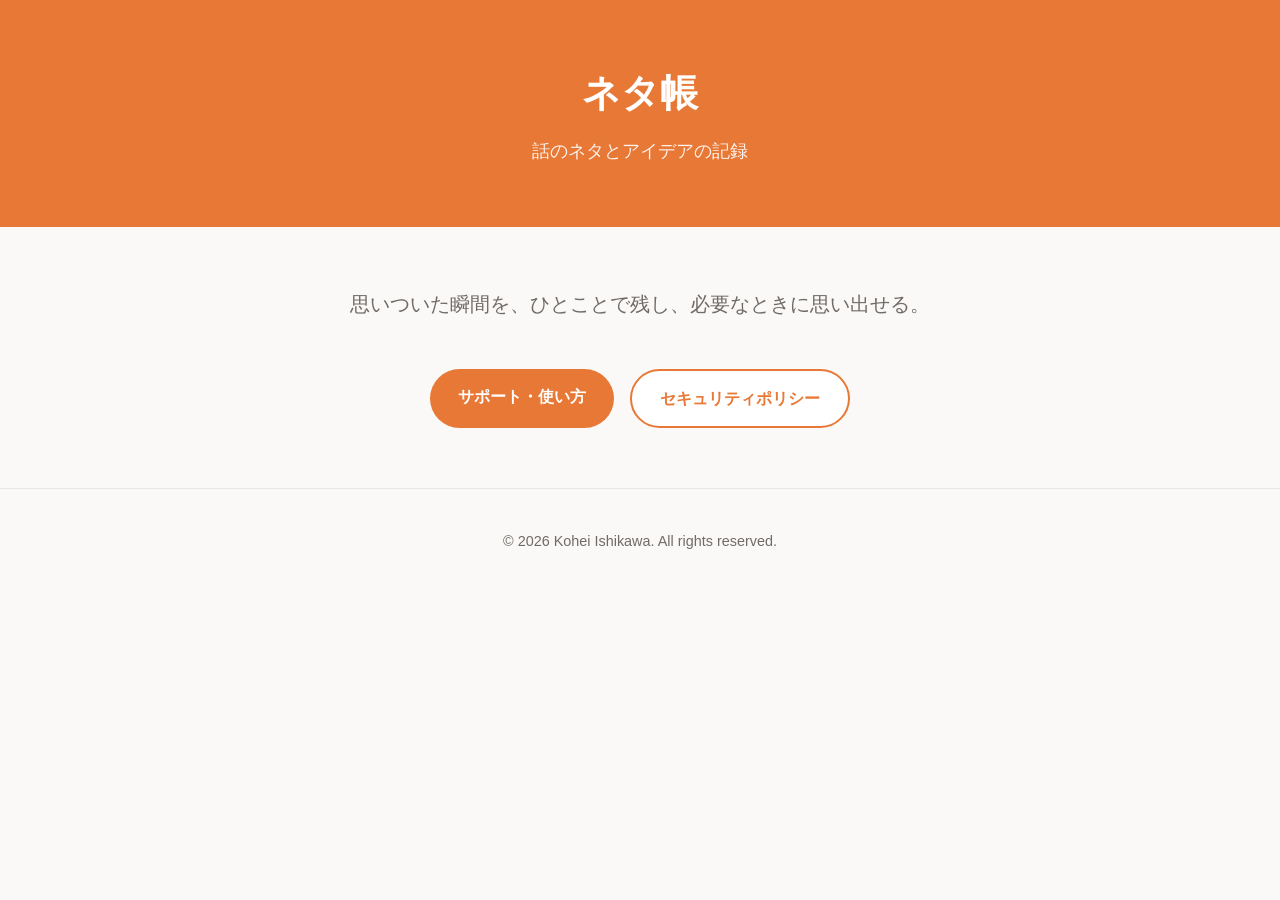
==== index.html @ 6b6dd1a4 "Add support and security web pages for ネタ帳 Co-Authored-By: Claude Sonnet 4.6 <noreply@anthropic.com>" ====
<!DOCTYPE html>
<html lang="ja">
<head>
  <meta charset="UTF-8">
  <meta name="viewport" content="width=device-width, initial-scale=1.0">
  <title>ネタ帳 - 話のネタとアイデアの記録</title>
  <meta name="description" content="思いついた瞬間を、ひとことで残し、必要なときに思い出せる。">
  <style>
    * { margin: 0; padding: 0; box-sizing: border-box; }
    body {
      font-family: -apple-system, BlinkMacSystemFont, 'Hiragino Sans', 'Hiragino Kaku Gothic ProN', sans-serif;
      background: #FAF9F7;
      color: #24211F;
      line-height: 1.7;
    }
    header {
      background: #E87835;
      color: white;
      padding: 60px 24px;
      text-align: center;
    }
    header h1 { font-size: 2.4rem; font-weight: 700; margin-bottom: 12px; }
    header p { font-size: 1.1rem; opacity: 0.9; max-width: 520px; margin: 0 auto; }
    .container { max-width: 760px; margin: 0 auto; padding: 60px 24px; }
    .tagline {
      text-align: center;
      font-size: 1.25rem;
      color: #716B67;
      margin-bottom: 48px;
    }
    .links {
      display: flex;
      gap: 16px;
      justify-content: center;
      flex-wrap: wrap;
    }
    .btn {
      display: inline-block;
      padding: 14px 28px;
      border-radius: 50px;
      font-size: 1rem;
      font-weight: 600;
      text-decoration: none;
      transition: opacity 0.2s;
    }
    .btn:hover { opacity: 0.85; }
    .btn-primary { background: #E87835; color: white; }
    .btn-secondary { background: white; color: #E87835; border: 2px solid #E87835; }
    footer {
      text-align: center;
      padding: 40px 24px;
      color: #716B67;
      font-size: 0.9rem;
      border-top: 1px solid #E9E5E1;
    }
  </style>
</head>
<body>
  <header>
    <h1>ネタ帳</h1>
    <p>話のネタとアイデアの記録</p>
  </header>
  <div class="container">
    <p class="tagline">思いついた瞬間を、ひとことで残し、必要なときに思い出せる。</p>
    <div class="links">
      <a href="support/" class="btn btn-primary">サポート・使い方</a>
      <a href="security/" class="btn btn-secondary">セキュリティポリシー</a>
    </div>
  </div>
  <footer>
    <p>&copy; 2026 Kohei Ishikawa. All rights reserved.</p>
  </footer>
</body>
</html>
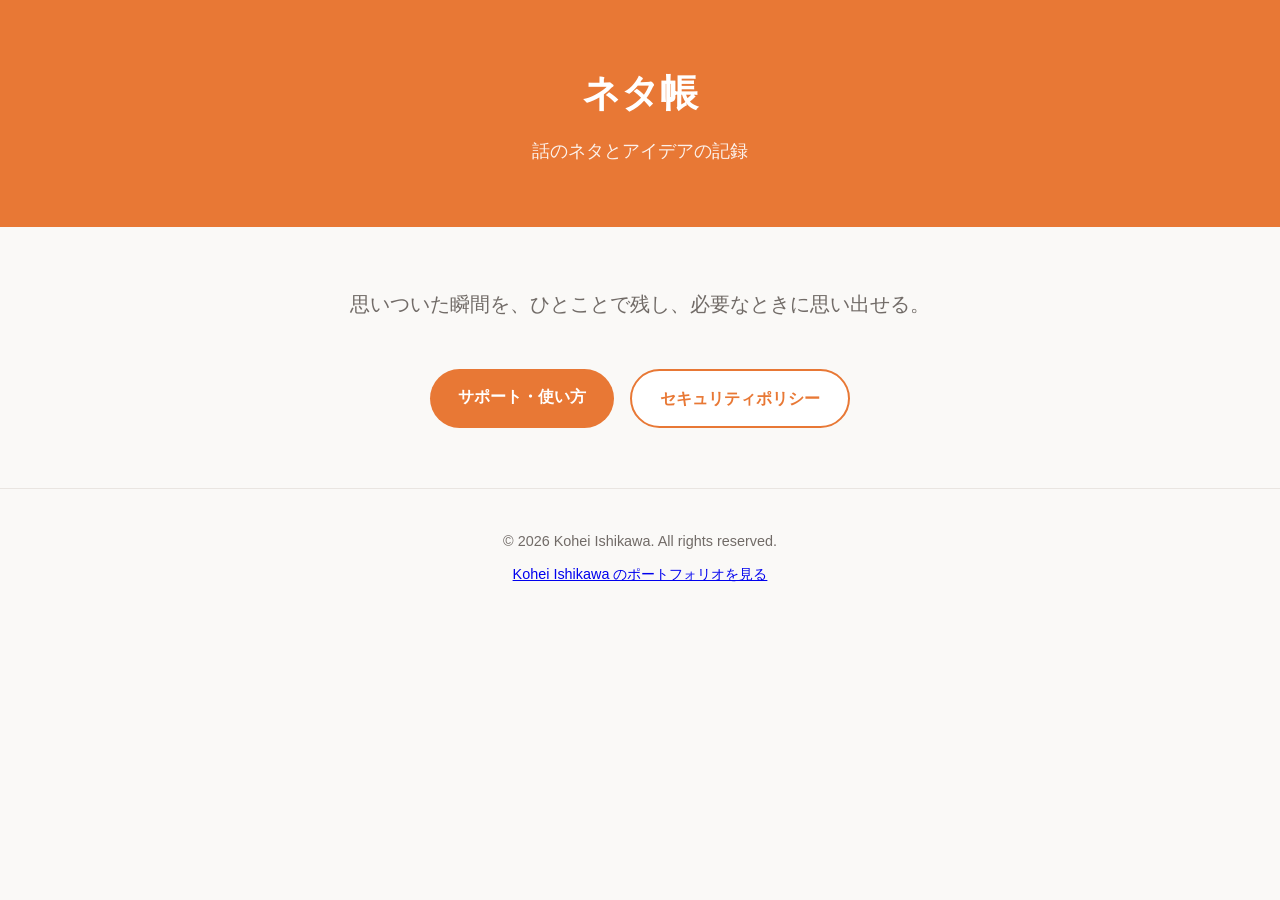
==== commit f3fcc058: "Add link back to Portfolio Hub" ====
--- a/index.html
+++ b/index.html
@@ -69,6 +69,7 @@
   </div>
   <footer>
     <p>&copy; 2026 Kohei Ishikawa. All rights reserved.</p>
+    <p style="margin-top:8px;"><a href="https://isitest1.github.io/portfolio-hub/ja">Kohei Ishikawa のポートフォリオを見る</a></p>
   </footer>
 </body>
 </html>
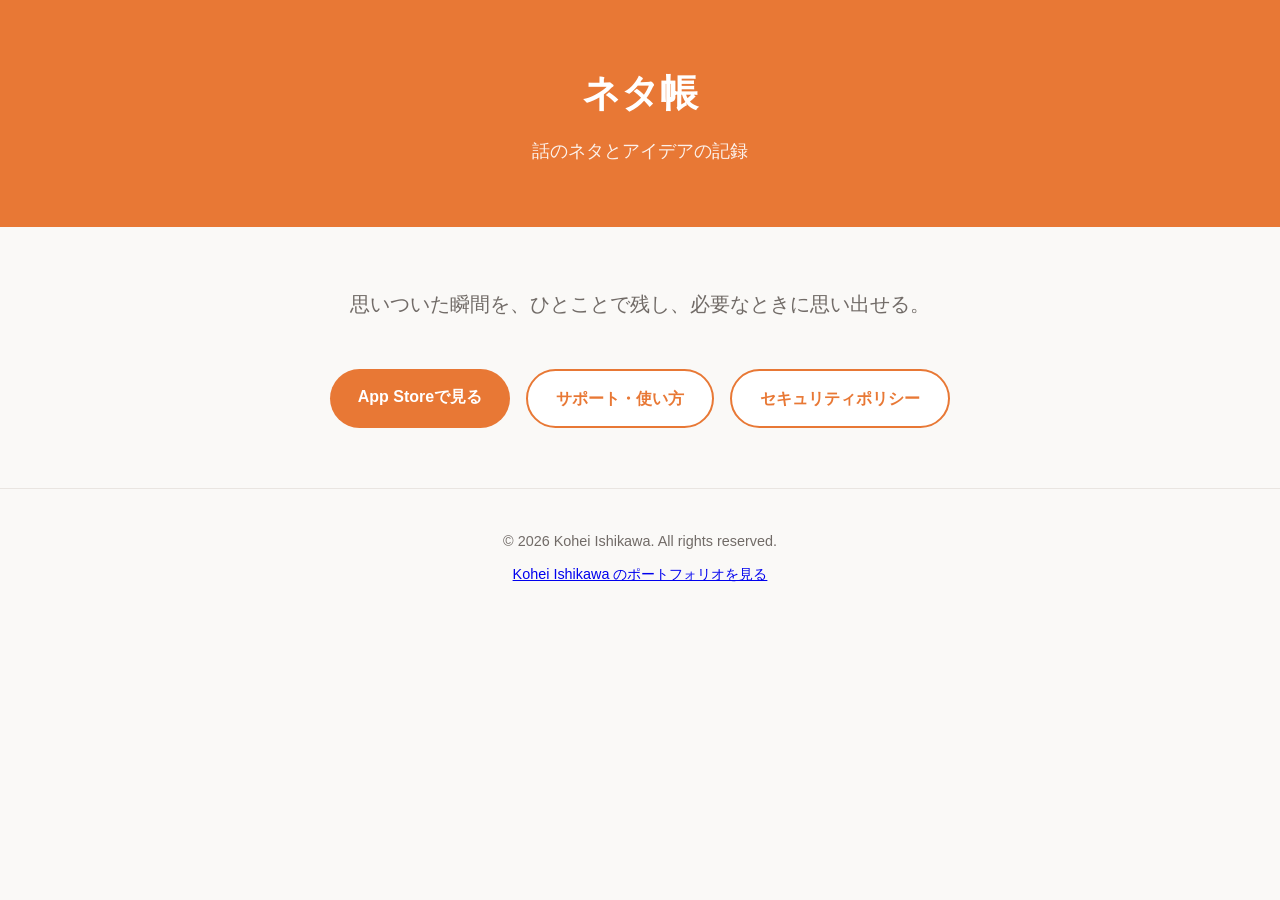
==== commit 33e98658: "Add App Store link" ====
--- a/index.html
+++ b/index.html
@@ -63,7 +63,8 @@
   <div class="container">
     <p class="tagline">思いついた瞬間を、ひとことで残し、必要なときに思い出せる。</p>
     <div class="links">
-      <a href="support/" class="btn btn-primary">サポート・使い方</a>
+      <a href="https://apps.apple.com/jp/app/id6797323735" class="btn btn-primary">App Storeで見る</a>
+      <a href="support/" class="btn btn-secondary">サポート・使い方</a>
       <a href="security/" class="btn btn-secondary">セキュリティポリシー</a>
     </div>
   </div>
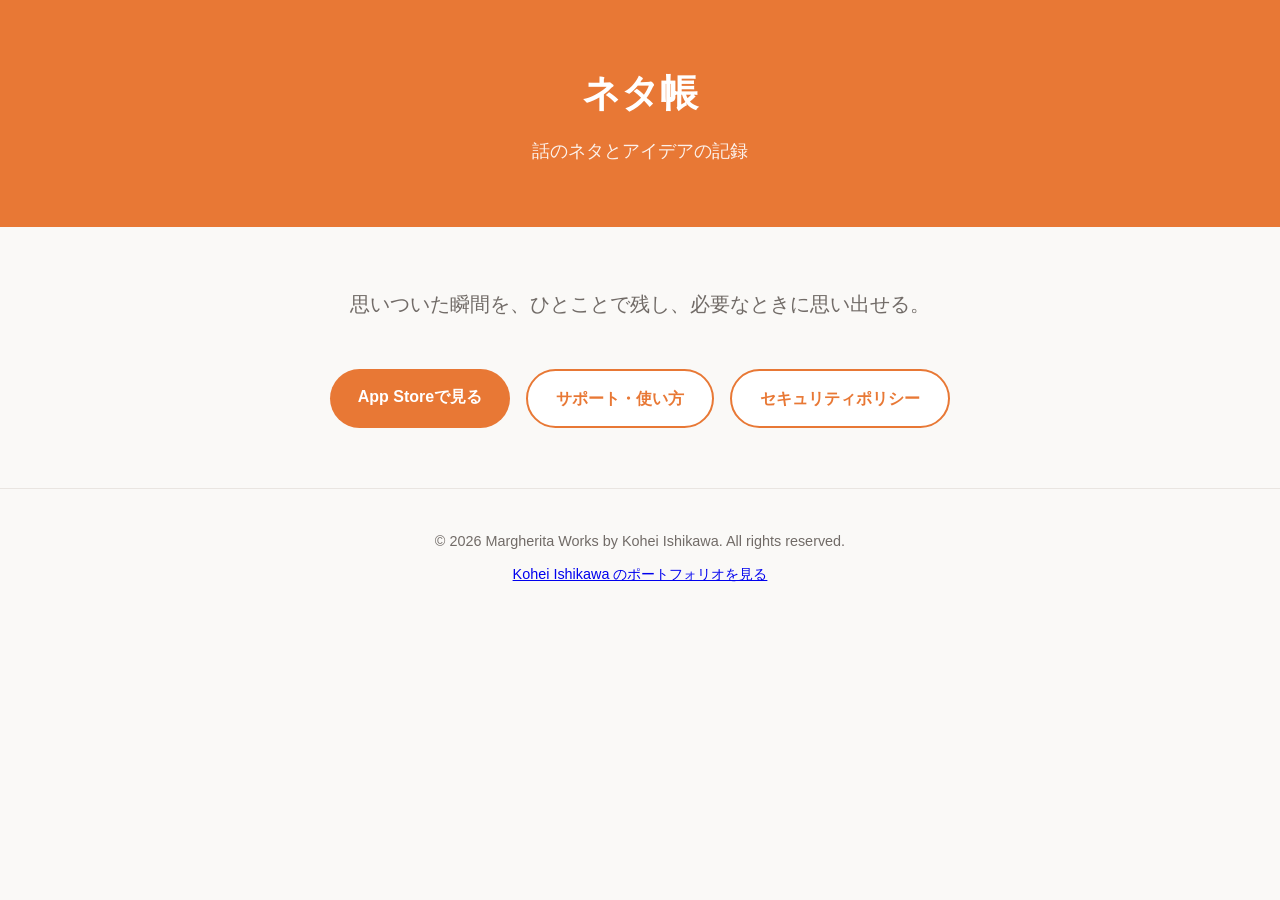
==== commit d6971fb2: "Update copyright line to Margherita Works by Kohei Ishikawa" ====
--- a/index.html
+++ b/index.html
@@ -69,7 +69,7 @@
     </div>
   </div>
   <footer>
-    <p>&copy; 2026 Kohei Ishikawa. All rights reserved.</p>
+    <p>&copy; 2026 Margherita Works by Kohei Ishikawa. All rights reserved.</p>
     <p style="margin-top:8px;"><a href="https://isitest1.github.io/portfolio-hub/ja">Kohei Ishikawa のポートフォリオを見る</a></p>
   </footer>
 </body>
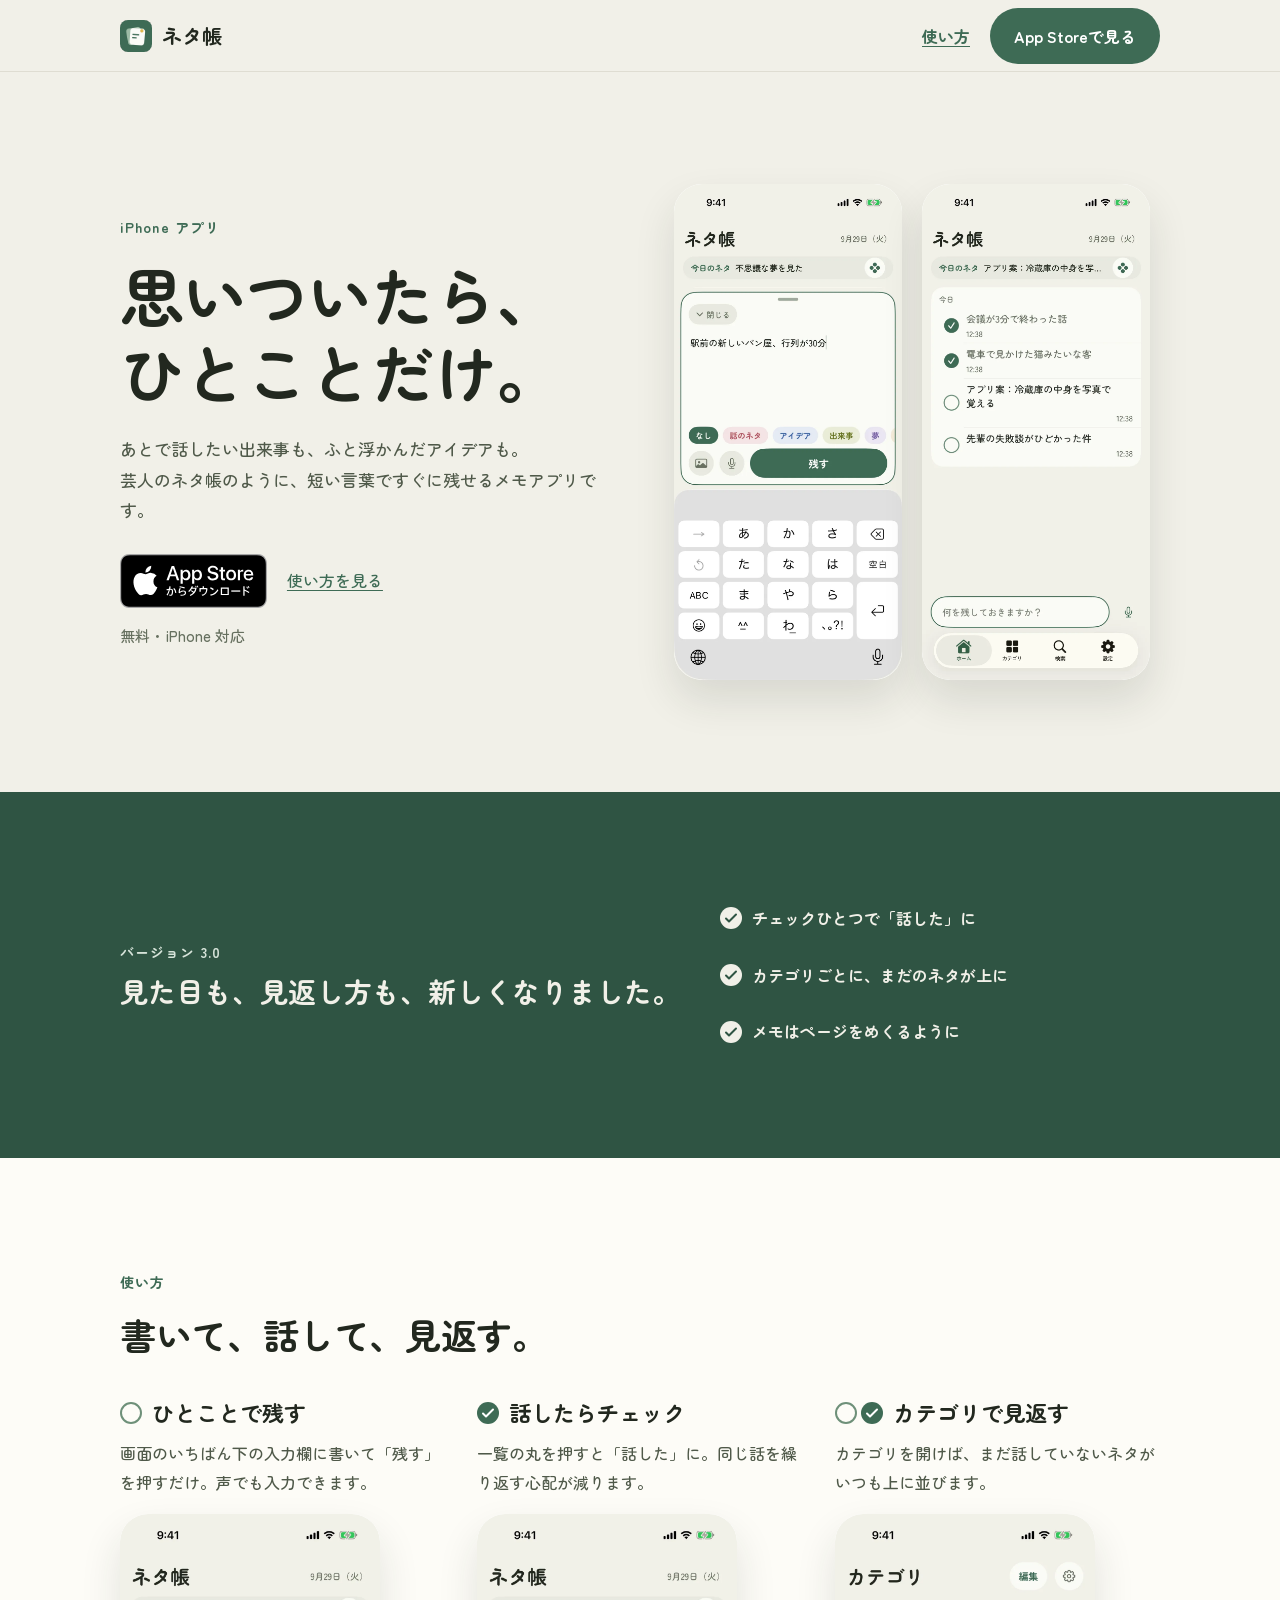
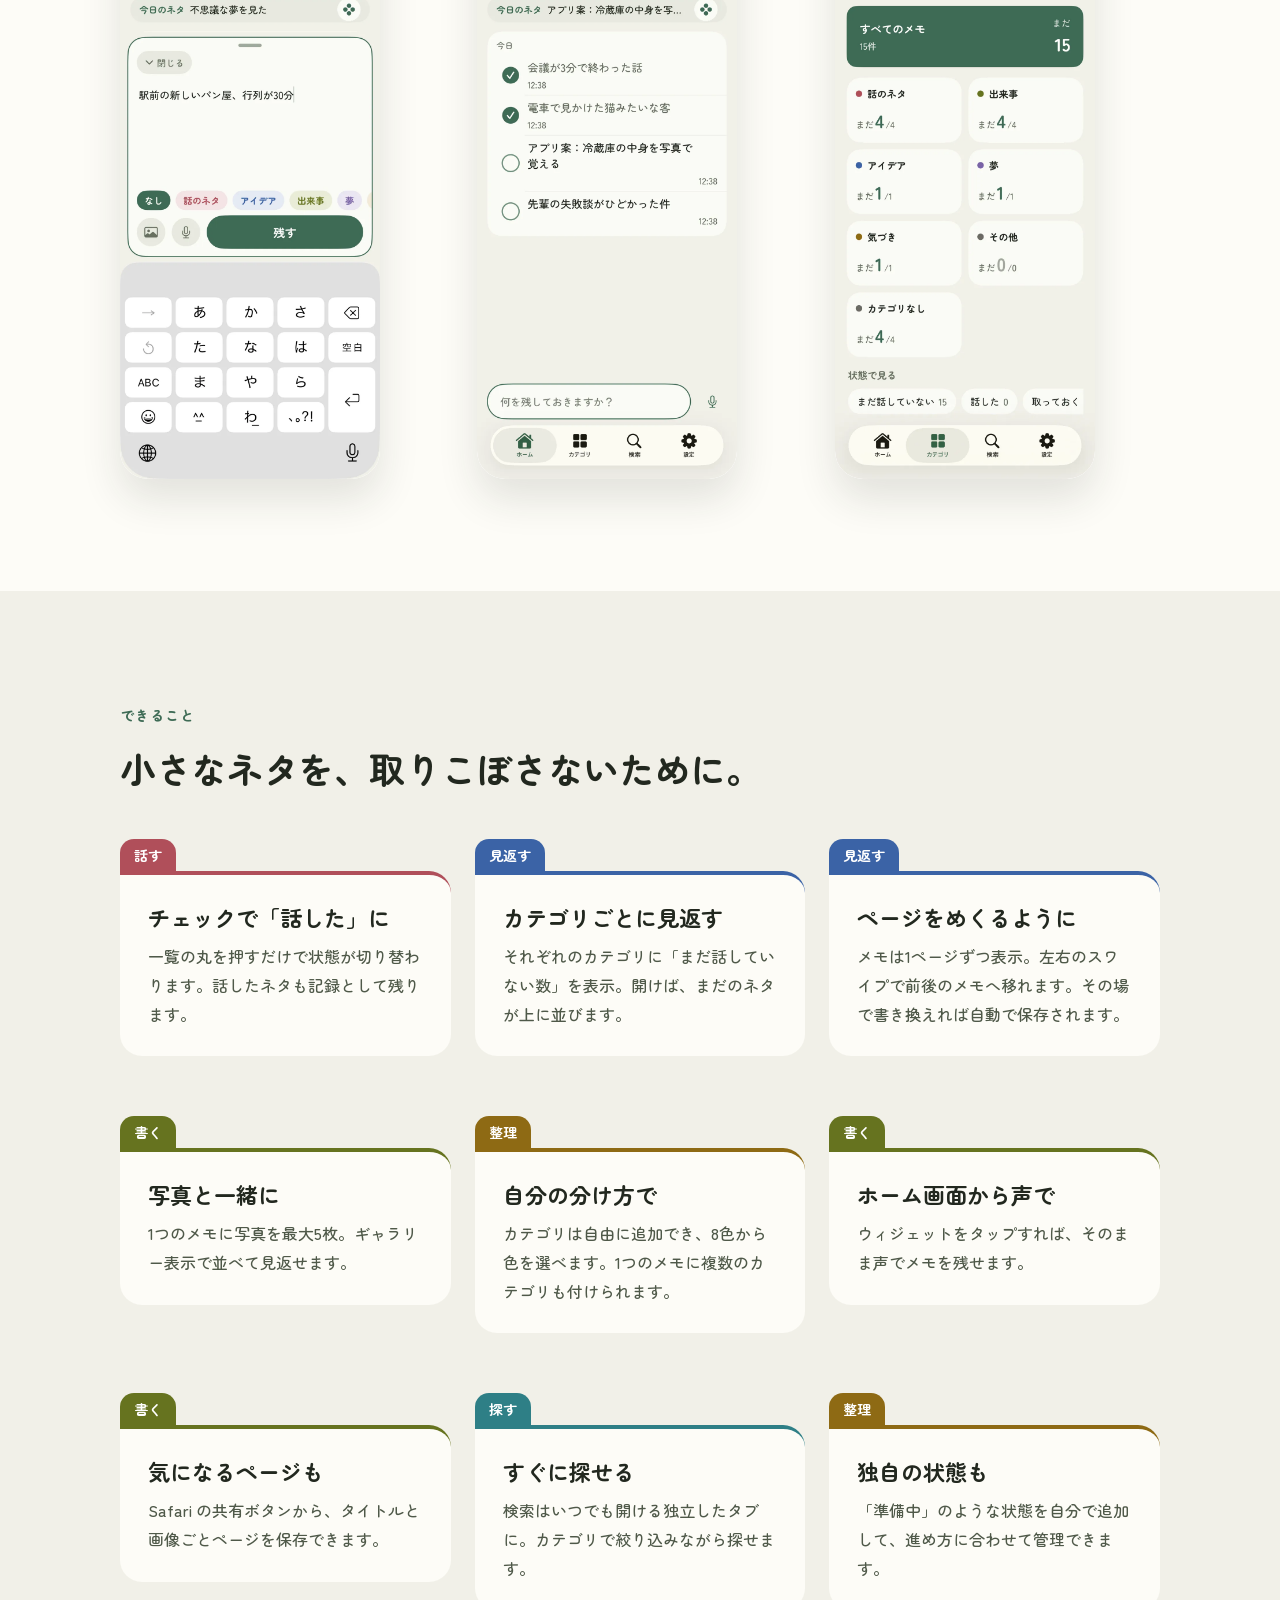
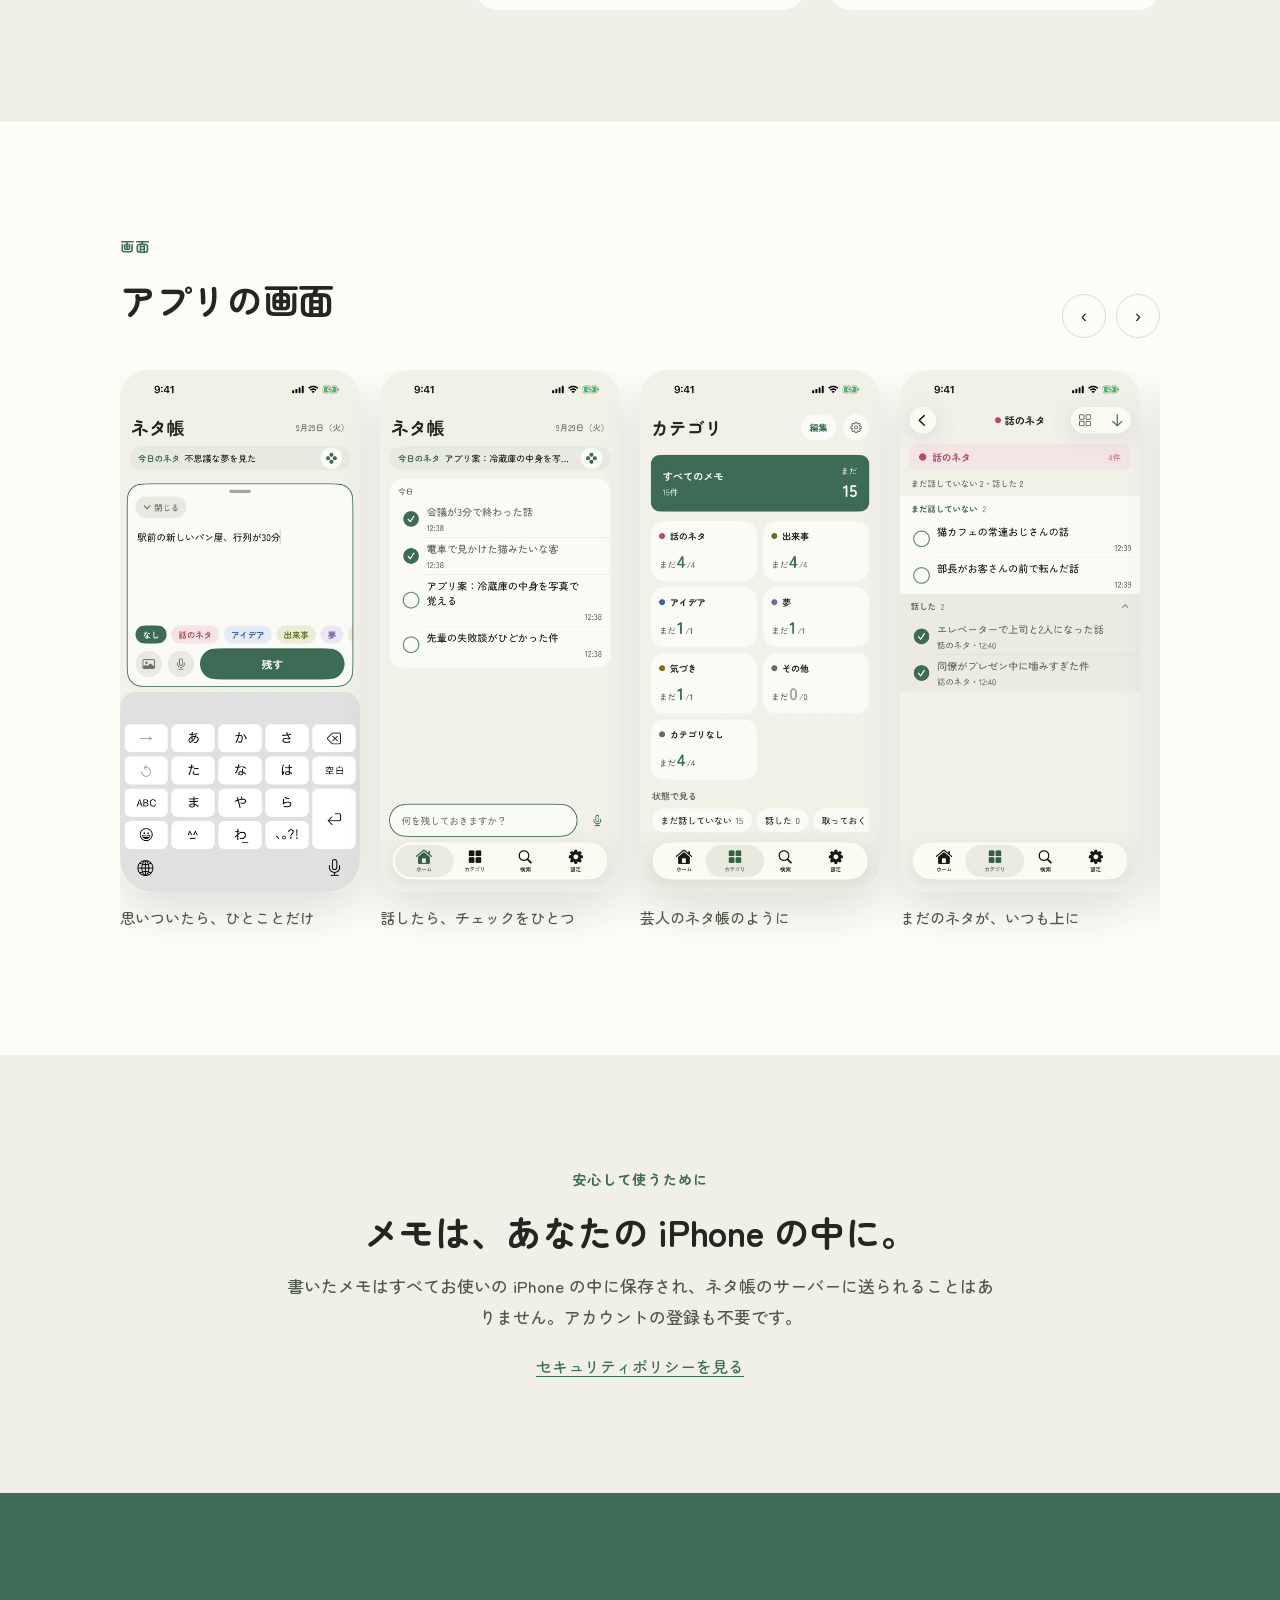
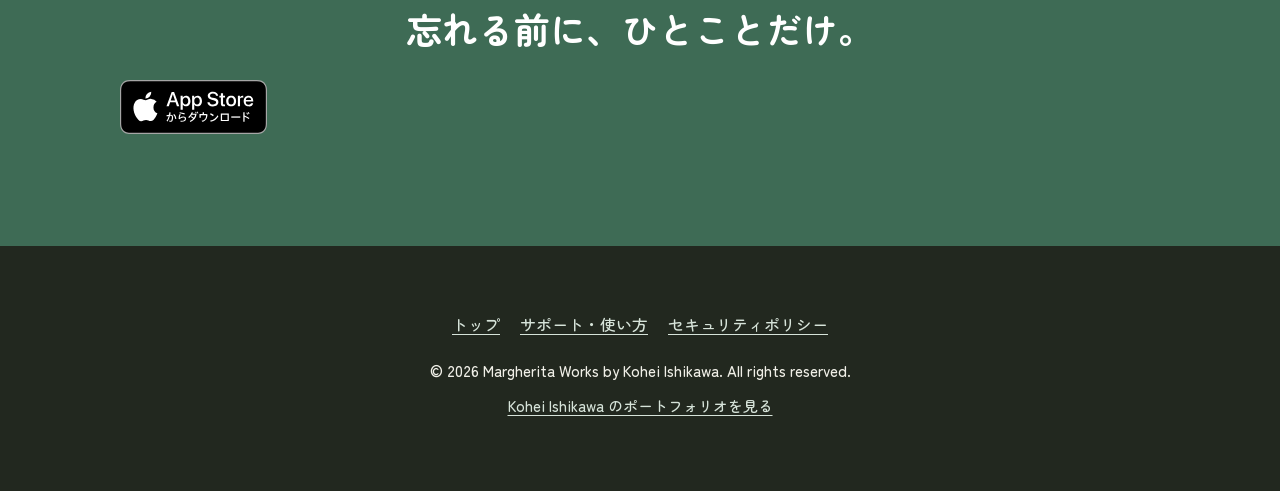
==== commit d7faf3f4: "v3.0 リデザイン: トップ・サポートページを刷新 - デザイントークン（苔色/オーツ、Zen Maru Gothic、ダークモード）を styles.css に定義 - トップページを8セクション" ====
--- a/index.html
+++ b/index.html
@@ -3,74 +3,270 @@
 <head>
   <meta charset="UTF-8">
   <meta name="viewport" content="width=device-width, initial-scale=1.0">
-  <title>ネタ帳 - 話のネタとアイデアの記録</title>
-  <meta name="description" content="思いついた瞬間を、ひとことで残し、必要なときに思い出せる。">
+  <title>ネタ帳 - 話のネタとアイデアをひとことで残すメモ</title>
+  <meta name="description" content="あとで話したい出来事や、ふと浮かんだアイデアを、ひとことですぐに残せる iPhone アプリ。チェックひとつで「話した」に切り替え、カテゴリごとに見返せます。">
+  <meta name="theme-color" content="#F1F0E8" media="(prefers-color-scheme: light)">
+  <meta name="theme-color" content="#161915" media="(prefers-color-scheme: dark)">
+  <meta name="apple-itunes-app" content="app-id=6797323735">
+  <meta property="og:title" content="ネタ帳 - 思いついたら、ひとことだけ。">
+  <meta property="og:description" content="あとで話したい出来事や、ふと浮かんだアイデアを、ひとことですぐに残せる iPhone アプリ。チェックひとつで「話した」に切り替え、カテゴリごとに見返せます。">
+  <meta property="og:image" content="https://netagicho.margheritaworks.com/images/ogp.png">
+  <meta property="og:type" content="website">
+  <meta property="og:url" content="https://netagicho.margheritaworks.com/">
+  <meta name="twitter:card" content="summary_large_image">
+  <link rel="icon" type="image/png" sizes="32x32" href="images/favicon-32.png">
+  <link rel="apple-touch-icon" href="images/apple-touch-icon.png">
+  <link rel="preconnect" href="https://fonts.googleapis.com">
+  <link rel="preconnect" href="https://fonts.gstatic.com" crossorigin>
+  <link href="https://fonts.googleapis.com/css2?family=Zen+Maru+Gothic:wght@500;700&display=swap" rel="stylesheet">
+  <link rel="stylesheet" href="styles.css">
   <style>
-    * { margin: 0; padding: 0; box-sizing: border-box; }
-    body {
-      font-family: -apple-system, BlinkMacSystemFont, 'Hiragino Sans', 'Hiragino Kaku Gothic ProN', sans-serif;
-      background: #FAF9F7;
-      color: #24211F;
-      line-height: 1.7;
-    }
-    header {
-      background: #E87835;
-      color: white;
-      padding: 60px 24px;
-      text-align: center;
-    }
-    header h1 { font-size: 2.4rem; font-weight: 700; margin-bottom: 12px; }
-    header p { font-size: 1.1rem; opacity: 0.9; max-width: 520px; margin: 0 auto; }
-    .container { max-width: 760px; margin: 0 auto; padding: 60px 24px; }
-    .tagline {
-      text-align: center;
-      font-size: 1.25rem;
-      color: #716B67;
-      margin-bottom: 48px;
-    }
-    .links {
-      display: flex;
-      gap: 16px;
-      justify-content: center;
-      flex-wrap: wrap;
-    }
-    .btn {
-      display: inline-block;
-      padding: 14px 28px;
-      border-radius: 50px;
-      font-size: 1rem;
-      font-weight: 600;
-      text-decoration: none;
-      transition: opacity 0.2s;
-    }
-    .btn:hover { opacity: 0.85; }
-    .btn-primary { background: #E87835; color: white; }
-    .btn-secondary { background: white; color: #E87835; border: 2px solid #E87835; }
-    footer {
-      text-align: center;
-      padding: 40px 24px;
-      color: #716B67;
-      font-size: 0.9rem;
-      border-top: 1px solid #E9E5E1;
-    }
+    /* ── ヒーロー ── */
+    .hero .wrap { display: grid; grid-template-columns: 1fr 1fr; gap: 48px; align-items: center; }
+    .hero h1 {
+      font-size: clamp(40px, 6vw, 64px); letter-spacing: -0.02em; line-height: 1.2;
+      color: var(--color-ink); margin-bottom: 24px;
+    }
+    .hero p.lead { margin-bottom: 28px; }
+    .hero .cta-row { display: flex; align-items: center; gap: 20px; flex-wrap: wrap; }
+    .hero .note-mini { font-size: 15px; color: var(--color-ink-mute); margin-top: 14px; }
+    .hero-shots { display: flex; gap: 20px; justify-content: center; }
+    .hero-shots .device { width: 46%; max-width: 280px; }
+    @media (max-width: 860px) {
+      .hero .wrap { grid-template-columns: 1fr; gap: 36px; }
+      .hero-shots .device:nth-child(2) { display: none; }
+      .hero-shots .device { width: 220px; }
+    }
+
+    /* ── 3.0 お知らせ帯 ── */
+    .notice { padding-top: 56px; padding-bottom: 56px; }
+    .notice .wrap { display: grid; grid-template-columns: auto 1fr; gap: 40px; align-items: center; }
+    .notice h2 { font-size: clamp(22px, 3vw, 28px); color: var(--color-on-dark); }
+    .notice .nlabel { font-size: 14px; font-weight: 700; letter-spacing: 0.08em; color: var(--color-on-dark-sub); margin-bottom: 8px; }
+    .notice ul { list-style: none; display: flex; gap: 28px; flex-wrap: wrap; }
+    .notice li { display: flex; align-items: center; gap: 10px; font-weight: 700; color: var(--color-on-dark); }
+    @media (max-width: 860px) {
+      .notice .wrap { grid-template-columns: 1fr; gap: 24px; }
+      .notice ul { flex-direction: column; gap: 14px; }
+    }
+
+    /* ── 3ステップ ── */
+    .steps { display: grid; grid-template-columns: repeat(3, 1fr); gap: 32px; margin-top: 40px; }
+    .step { text-align: left; }
+    .step .step-head { display: flex; align-items: center; gap: 10px; margin-bottom: 12px; }
+    .step h3 { font-size: 22px; color: var(--color-ink); }
+    .step p { font-size: 16px; color: var(--color-ink-sub); margin-bottom: 18px; }
+    .step .device { width: 100%; max-width: 260px; }
+    .step .circles { display: flex; gap: 4px; }
+    @media (max-width: 860px) { .steps { grid-template-columns: 1fr; gap: 40px; } }
+
+    /* ── 機能カード ── */
+    .feature-grid { display: grid; grid-template-columns: repeat(3, 1fr); gap: 28px 24px; margin-top: 8px; }
+    @media (max-width: 900px) { .feature-grid { grid-template-columns: repeat(2, 1fr); } }
+    @media (max-width: 600px) { .feature-grid { grid-template-columns: 1fr; } }
+
+    /* ── スクショ横スクロール ── */
+    .shots-head { display: flex; align-items: flex-end; justify-content: space-between; gap: 16px; }
+    .shots-nav { display: flex; gap: 10px; }
+    .shots-nav button {
+      width: 44px; height: 44px; border-radius: 999px;
+      border: 1.5px solid var(--color-line); background: transparent; color: var(--color-ink);
+      font-size: 18px; cursor: pointer;
+    }
+    .shots-nav button:hover { border-color: var(--color-moss); color: var(--color-moss); }
+    .shots-scroller {
+      display: flex; gap: 20px; margin-top: 32px; overflow-x: auto;
+      scroll-snap-type: x mandatory; padding-bottom: 12px;
+    }
+    .shots-scroller .shot { flex: 0 0 auto; width: 240px; scroll-snap-align: start; }
+    .shots-scroller .shot .device { width: 240px; }
+    .shots-scroller .shot p { font-size: 15px; color: var(--color-ink-sub); margin-top: 12px; }
+
+    /* ── データの扱い / 最後の呼びかけ ── */
+    .center-block { max-width: 720px; margin: 0 auto; text-align: center; }
+    .center-block .lead { margin-bottom: 20px; }
+    .final .wrap { text-align: center; }
+    .final h2 { font-size: clamp(28px, 4vw, 36px); color: #fff; margin-bottom: 28px; }
   </style>
 </head>
 <body>
-  <header>
-    <h1>ネタ帳</h1>
-    <p>話のネタとアイデアの記録</p>
-  </header>
-  <div class="container">
-    <p class="tagline">思いついた瞬間を、ひとことで残し、必要なときに思い出せる。</p>
-    <div class="links">
-      <a href="https://apps.apple.com/jp/app/id6797323735" class="btn btn-primary">App Storeで見る</a>
-      <a href="support/" class="btn btn-secondary">サポート・使い方</a>
-      <a href="security/" class="btn btn-secondary">セキュリティポリシー</a>
-    </div>
-  </div>
-  <footer>
+
+<header class="site-header">
+  <div class="wrap">
+    <a class="brand" href="/">
+      <img src="images/app-icon.png" alt="ネタ帳 アプリアイコン">
+      <span>ネタ帳</span>
+    </a>
+    <nav class="header-nav">
+      <a class="textlink" href="support/">使い方</a>
+      <a class="btn-fill" href="https://apps.apple.com/jp/app/id6797323735">App Storeで見る</a>
+    </nav>
+  </div>
+</header>
+
+<!-- 5.1 ヒーロー -->
+<section class="block hero bg-oats">
+  <div class="wrap">
+    <div>
+      <p class="eyebrow">iPhone アプリ</p>
+      <h1>思いついたら、<br>ひとことだけ。</h1>
+      <p class="lead">あとで話したい出来事も、ふと浮かんだアイデアも。<br>芸人のネタ帳のように、短い言葉ですぐに残せるメモアプリです。</p>
+      <div class="cta-row">
+        <a class="badge-link" href="https://apps.apple.com/jp/app/id6797323735">
+          <img src="images/app-store-badge-ja.svg" alt="App Store でダウンロード">
+        </a>
+        <a class="textlink" href="support/">使い方を見る</a>
+      </div>
+      <p class="note-mini">無料・iPhone 対応</p>
+    </div>
+    <div class="hero-shots">
+      <div class="device"><img src="images/ss-01-input.webp" alt="ホーム画面の下の入力欄にメモを入力している画面"></div>
+      <div class="device"><img src="images/ss-02-check.webp" alt="一覧で、話したメモに丸いチェックが付いている画面"></div>
+    </div>
+  </div>
+</section>
+
+<!-- 5.2 3.0 のお知らせ帯 -->
+<section class="block notice bg-forest">
+  <div class="wrap">
+    <div>
+      <p class="nlabel">バージョン 3.0</p>
+      <h2>見た目も、見返し方も、新しくなりました。</h2>
+    </div>
+    <ul>
+      <li>
+        <svg class="check" viewBox="0 0 22 22" aria-hidden="true"><circle cx="11" cy="11" r="11" fill="#F1F0E8"/><path d="M6 11.5l3 3 7-7" fill="none" stroke="#2F5443" stroke-width="2" stroke-linecap="round" stroke-linejoin="round"/></svg>
+        チェックひとつで「話した」に
+      </li>
+      <li>
+        <svg class="check" viewBox="0 0 22 22" aria-hidden="true"><circle cx="11" cy="11" r="11" fill="#F1F0E8"/><path d="M6 11.5l3 3 7-7" fill="none" stroke="#2F5443" stroke-width="2" stroke-linecap="round" stroke-linejoin="round"/></svg>
+        カテゴリごとに、まだのネタが上に
+      </li>
+      <li>
+        <svg class="check" viewBox="0 0 22 22" aria-hidden="true"><circle cx="11" cy="11" r="11" fill="#F1F0E8"/><path d="M6 11.5l3 3 7-7" fill="none" stroke="#2F5443" stroke-width="2" stroke-linecap="round" stroke-linejoin="round"/></svg>
+        メモはページをめくるように
+      </li>
+    </ul>
+  </div>
+</section>
+
+<!-- 5.3 使い方の流れ -->
+<section class="block bg-paper">
+  <div class="wrap">
+    <p class="eyebrow">使い方</p>
+    <h2 class="section-title">書いて、話して、見返す。</h2>
+    <div class="steps">
+      <div class="step">
+        <div class="step-head">
+          <svg class="check" viewBox="0 0 22 22" aria-hidden="true"><circle cx="11" cy="11" r="10" fill="none" stroke="var(--color-check-ring)" stroke-width="2"/></svg>
+          <h3>ひとことで残す</h3>
+        </div>
+        <p>画面のいちばん下の入力欄に書いて「残す」を押すだけ。声でも入力できます。</p>
+        <div class="device"><img src="images/ss-01-input.webp" alt="ホーム画面の下の入力欄にメモを入力している画面" loading="lazy"></div>
+      </div>
+      <div class="step">
+        <div class="step-head">
+          <svg class="check" viewBox="0 0 22 22" aria-hidden="true"><circle cx="11" cy="11" r="11" fill="var(--color-moss)"/><path d="M6 11.5l3 3 7-7" fill="none" stroke="#fff" stroke-width="2" stroke-linecap="round" stroke-linejoin="round"/></svg>
+          <h3>話したらチェック</h3>
+        </div>
+        <p>一覧の丸を押すと「話した」に。同じ話を繰り返す心配が減ります。</p>
+        <div class="device"><img src="images/ss-02-check.webp" alt="一覧で、話したメモに丸いチェックが付いている画面" loading="lazy"></div>
+      </div>
+      <div class="step">
+        <div class="step-head">
+          <span class="circles">
+            <svg class="check" viewBox="0 0 22 22" aria-hidden="true"><circle cx="11" cy="11" r="10" fill="none" stroke="var(--color-check-ring)" stroke-width="2"/></svg>
+            <svg class="check" viewBox="0 0 22 22" aria-hidden="true"><circle cx="11" cy="11" r="11" fill="var(--color-moss)"/><path d="M6 11.5l3 3 7-7" fill="none" stroke="#fff" stroke-width="2" stroke-linecap="round" stroke-linejoin="round"/></svg>
+          </span>
+          <h3>カテゴリで見返す</h3>
+        </div>
+        <p>カテゴリを開けば、まだ話していないネタがいつも上に並びます。</p>
+        <div class="device"><img src="images/ss-03-category.webp" alt="カテゴリごとにまだ話していない数と総数が並ぶ画面" loading="lazy"></div>
+      </div>
+    </div>
+  </div>
+</section>
+
+<!-- 5.4 機能紹介 -->
+<section class="block bg-oats">
+  <div class="wrap">
+    <p class="eyebrow">できること</p>
+    <h2 class="section-title">小さなネタを、取りこぼさないために。</h2>
+    <div class="feature-grid">
+      <div class="tabcard" style="--tab-color:var(--cat-red);"><span class="tab" style="background:var(--cat-red);">話す</span><div class="card"><h3>チェックで「話した」に</h3><p>一覧の丸を押すだけで状態が切り替わります。話したネタも記録として残ります。</p></div></div>
+      <div class="tabcard" style="--tab-color:var(--cat-blue);"><span class="tab" style="background:var(--cat-blue);">見返す</span><div class="card"><h3>カテゴリごとに見返す</h3><p>それぞれのカテゴリに「まだ話していない数」を表示。開けば、まだのネタが上に並びます。</p></div></div>
+      <div class="tabcard" style="--tab-color:var(--cat-blue);"><span class="tab" style="background:var(--cat-blue);">見返す</span><div class="card"><h3>ページをめくるように</h3><p>メモは1ページずつ表示。左右のスワイプで前後のメモへ移れます。その場で書き換えれば自動で保存されます。</p></div></div>
+      <div class="tabcard" style="--tab-color:var(--cat-olive);"><span class="tab" style="background:var(--cat-olive);">書く</span><div class="card"><h3>写真と一緒に</h3><p>1つのメモに写真を最大5枚。ギャラリー表示で並べて見返せます。</p></div></div>
+      <div class="tabcard" style="--tab-color:var(--cat-ochre);"><span class="tab" style="background:var(--cat-ochre);">整理</span><div class="card"><h3>自分の分け方で</h3><p>カテゴリは自由に追加でき、8色から色を選べます。1つのメモに複数のカテゴリも付けられます。</p></div></div>
+      <div class="tabcard" style="--tab-color:var(--cat-olive);"><span class="tab" style="background:var(--cat-olive);">書く</span><div class="card"><h3>ホーム画面から声で</h3><p>ウィジェットをタップすれば、そのまま声でメモを残せます。</p></div></div>
+      <div class="tabcard" style="--tab-color:var(--cat-olive);"><span class="tab" style="background:var(--cat-olive);">書く</span><div class="card"><h3>気になるページも</h3><p>Safari の共有ボタンから、タイトルと画像ごとページを保存できます。</p></div></div>
+      <div class="tabcard" style="--tab-color:var(--cat-teal);"><span class="tab" style="background:var(--cat-teal);">探す</span><div class="card"><h3>すぐに探せる</h3><p>検索はいつでも開ける独立したタブに。カテゴリで絞り込みながら探せます。</p></div></div>
+      <div class="tabcard" style="--tab-color:var(--cat-ochre);"><span class="tab" style="background:var(--cat-ochre);">整理</span><div class="card"><h3>独自の状態も</h3><p>「準備中」のような状態を自分で追加して、進め方に合わせて管理できます。</p></div></div>
+    </div>
+  </div>
+</section>
+
+<!-- 5.5 スクリーンショットの一覧 -->
+<section class="block bg-paper">
+  <div class="wrap">
+    <div class="shots-head">
+      <div>
+        <p class="eyebrow">画面</p>
+        <h2 class="section-title">アプリの画面</h2>
+      </div>
+      <div class="shots-nav">
+        <button type="button" aria-label="前へ" onclick="document.getElementById('shots').scrollBy({left:-260,behavior:'smooth'})">‹</button>
+        <button type="button" aria-label="次へ" onclick="document.getElementById('shots').scrollBy({left:260,behavior:'smooth'})">›</button>
+      </div>
+    </div>
+    <div class="shots-scroller" id="shots">
+      <div class="shot"><div class="device"><img src="images/ss-01-input.webp" alt="ホーム画面の下の入力欄にメモを入力している画面" loading="lazy"></div><p>思いついたら、ひとことだけ</p></div>
+      <div class="shot"><div class="device"><img src="images/ss-02-check.webp" alt="一覧で、話したメモに丸いチェックが付いている画面" loading="lazy"></div><p>話したら、チェックをひとつ</p></div>
+      <div class="shot"><div class="device"><img src="images/ss-03-category.webp" alt="カテゴリごとにまだ話していない数と総数が並ぶ画面" loading="lazy"></div><p>芸人のネタ帳のように</p></div>
+      <div class="shot"><div class="device"><img src="images/ss-04-list.webp" alt="まだ話していないメモが上に並ぶ一覧の画面" loading="lazy"></div><p>まだのネタが、いつも上に</p></div>
+      <div class="shot"><div class="device"><img src="images/ss-05-gallery.webp" alt="写真付きのメモが格子状に並ぶ画面" loading="lazy"></div><p>写真と並べて、見返せる</p></div>
+      <div class="shot"><div class="device"><img src="images/ss-06-detail.webp" alt="インデックスタブの付いたメモの詳細画面" loading="lazy"></div><p>1ページずつ、めくって見返す</p></div>
+      <div class="shot"><div class="device"><img src="images/ss-07-widget.webp" alt="iPhone のホーム画面に置いたネタ帳のウィジェット" loading="lazy"></div><p>ホーム画面から、声で残す</p></div>
+      <div class="shot"><div class="device"><img src="images/ss-08-link.webp" alt="Safari から保存したページのタイトルと画像が表示された画面" loading="lazy"></div><p>気になるページも、そのまま</p></div>
+    </div>
+  </div>
+</section>
+
+<!-- 5.6 データの扱い -->
+<section class="block bg-oats">
+  <div class="wrap">
+    <div class="center-block">
+      <p class="eyebrow">安心して使うために</p>
+      <h2 class="section-title">メモは、あなたの iPhone の中に。</h2>
+      <p class="lead">書いたメモはすべてお使いの iPhone の中に保存され、ネタ帳のサーバーに送られることはありません。アカウントの登録も不要です。</p>
+      <p><a class="textlink" href="security/">セキュリティポリシーを見る</a></p>
+    </div>
+  </div>
+</section>
+
+<!-- 5.7 最後の呼びかけ -->
+<section class="block final bg-moss">
+  <div class="wrap">
+    <h2>忘れる前に、ひとことだけ。</h2>
+    <a class="badge-link" href="https://apps.apple.com/jp/app/id6797323735">
+      <img src="images/app-store-badge-ja.svg" alt="App Store でダウンロード">
+    </a>
+  </div>
+</section>
+
+<!-- 5.8 フッター -->
+<footer class="site-footer">
+  <div class="wrap">
+    <div class="foot-links">
+      <a href="/">トップ</a>
+      <a href="support/">サポート・使い方</a>
+      <a href="security/">セキュリティポリシー</a>
+    </div>
     <p>&copy; 2026 Margherita Works by Kohei Ishikawa. All rights reserved.</p>
-    <p style="margin-top:8px;"><a href="https://isitest1.github.io/portfolio-hub/ja">Kohei Ishikawa のポートフォリオを見る</a></p>
-  </footer>
+    <p><a href="https://isitest1.github.io/portfolio-hub/ja">Kohei Ishikawa のポートフォリオを見る</a></p>
+  </div>
+</footer>
+
+<script defer src="https://static.cloudflareinsights.com/beacon.min.js" data-cf-beacon='{"token": "44e4ddc43bcf4f6493606249d09a01ba"}'></script>
 </body>
 </html>
--- a/styles.css
+++ b/styles.css
@@ -0,0 +1,195 @@
+/* ネタ帳 ウェブサイト v3.0 共通スタイル */
+
+:root {
+  /* 面 */
+  --color-oats: #F1F0E8;
+  --color-paper: #FDFCF7;
+  --color-white: #FFFFFF;
+  --color-fill: #E7E9DF;
+  --color-forest: #2F5443;
+  --color-ink-dark: #22281F;
+  /* 文字 */
+  --color-ink: #22281F;
+  --color-ink-sub: #4F5949;
+  --color-ink-mute: #66705F;
+  --color-on-dark: #F1F0E8;
+  --color-on-dark-sub: #D6E3D9;
+  /* 操作と線 */
+  --color-moss: #3E6B55;
+  --color-moss-hover: #2F5443;
+  --color-moss-soft: #DCE7DD;
+  --color-check-ring: #6E9079;
+  --color-line: #DFDDD2;
+  /* カテゴリ色 */
+  --cat-red: #B04F5A;     --cat-red-soft: #F4E3E4;
+  --cat-blue: #3B63A6;    --cat-blue-soft: #E4EAF4;
+  --cat-olive: #66731F;   --cat-olive-soft: #E9ECD6;
+  --cat-purple: #7B62A8;  --cat-purple-soft: #EAE6F2;
+  --cat-ochre: #8E6A14;   --cat-ochre-soft: #F3EBD8;
+  --cat-teal: #2E7F86;    --cat-teal-soft: #DDEDEE;
+  --cat-brown: #8A5A3C;   --cat-brown-soft: #F0E4DC;
+  --cat-gray: #6B6B63;    --cat-gray-soft: #E8E7E0;
+  /* 形 */
+  --radius-card: 22px;
+  --radius-img: 28px;
+  --shadow-device: 0 20px 40px rgba(34,40,31,0.12);
+  --maxw: 1120px;
+}
+
+@media (prefers-color-scheme: dark) {
+  :root {
+    --color-oats: #161915;
+    --color-paper: #20241F;
+    --color-white: #252A24;
+    --color-fill: #2C322B;
+    --color-forest: #1B2A22;
+    --color-ink-dark: #0F120E;
+    --color-ink: #EEF0E8;
+    --color-ink-sub: #BDC4B6;
+    --color-ink-mute: #A5AD9E;
+    --color-moss: #7FB394;
+    --color-moss-hover: #A9D1B8;
+    --color-moss-soft: #2A3D32;
+    --color-check-ring: #7FA08A;
+    --color-line: #30362F;
+  }
+}
+
+* { margin: 0; padding: 0; box-sizing: border-box; }
+
+html { scroll-behavior: smooth; }
+
+body {
+  font-family: "Zen Maru Gothic", "Hiragino Maru Gothic ProN", "Hiragino Sans", sans-serif;
+  font-weight: 500;
+  background: var(--color-oats);
+  color: var(--color-ink);
+  line-height: 1.8;
+  -webkit-font-smoothing: antialiased;
+}
+
+img { max-width: 100%; display: block; }
+
+/* ── タイポグラフィ ── */
+h1, h2, h3 { font-weight: 700; line-height: 1.3; }
+
+.eyebrow {
+  font-size: 14px;
+  font-weight: 700;
+  letter-spacing: 0.08em;
+  color: var(--color-moss);
+  margin-bottom: 16px;
+}
+.eyebrow.on-dark { color: var(--color-on-dark-sub); }
+
+.section-title {
+  font-size: clamp(28px, 4vw, 36px);
+  letter-spacing: -0.01em;
+  color: var(--color-ink);
+  margin-bottom: 16px;
+}
+
+.lead { font-size: clamp(16px, 2vw, 17px); color: var(--color-ink-sub); }
+
+/* ── レイアウト ── */
+.wrap {
+  max-width: var(--maxw);
+  margin: 0 auto;
+  padding-left: 40px;
+  padding-right: 40px;
+}
+section.block { padding-top: clamp(72px, 9vw, 112px); padding-bottom: clamp(72px, 9vw, 112px); }
+.bg-oats   { background: var(--color-oats); }
+.bg-paper  { background: var(--color-paper); }
+.bg-forest { background: var(--color-forest); color: var(--color-on-dark); }
+.bg-moss   { background: var(--color-moss); color: #fff; }
+
+@media (max-width: 640px) {
+  .wrap { padding-left: 20px; padding-right: 20px; }
+}
+
+/* ── ヘッダー ── */
+.site-header {
+  position: sticky; top: 0; z-index: 100;
+  background: var(--color-oats);
+  border-bottom: 1px solid var(--color-line);
+  height: 72px;
+}
+.site-header .wrap {
+  height: 72px; display: flex; align-items: center; justify-content: space-between;
+}
+.brand { display: flex; align-items: center; gap: 10px; text-decoration: none; }
+.brand img { width: 32px; height: 32px; border-radius: 8px; }
+.brand span { font-size: 20px; font-weight: 700; color: var(--color-ink); }
+.header-nav { display: flex; align-items: center; gap: 20px; }
+.header-nav a.textlink { font-weight: 700; }
+.header-badge img { height: 40px; width: auto; }
+@media (max-width: 640px) {
+  .header-nav { gap: 14px; }
+}
+
+/* ── ボタン・リンク ── */
+.btn-fill {
+  display: inline-flex; align-items: center; justify-content: center;
+  background: var(--color-moss); color: #fff;
+  font-size: 16px; font-weight: 700;
+  padding: 14px 24px; border-radius: 999px;
+  text-decoration: none; border: none; cursor: pointer;
+  transition: background .2s;
+}
+.btn-fill:hover { background: var(--color-moss-hover); }
+.btn-fill:focus-visible { outline: none; box-shadow: 0 0 0 3px var(--color-moss-soft); }
+
+.textlink {
+  color: var(--color-moss); text-decoration: underline; text-decoration-thickness: 1px;
+  text-underline-offset: 3px;
+}
+.textlink:hover { text-decoration-thickness: 2px; }
+
+.badge-link img { height: 54px; width: auto; }
+
+/* ── チェックの丸 ── */
+.check { width: 22px; height: 22px; flex: 0 0 22px; }
+
+/* ── インデックスタブ付きカード ── */
+.tabcard { position: relative; margin-top: 32px; }
+.tabcard .tab {
+  display: inline-block;
+  height: 32px; line-height: 32px;
+  padding: 0 14px;
+  font-size: 14px; font-weight: 700; color: #fff;
+  border-radius: 14px 14px 0 0;
+}
+.tabcard .card {
+  background: var(--color-paper);
+  border-radius: 0 22px 22px 22px;
+  border-top: 4px solid var(--tab-color, var(--color-moss));
+  padding: 28px;
+}
+.tabcard .card h3 { font-size: 22px; margin-bottom: 10px; color: var(--color-ink); }
+.tabcard .card p { font-size: 16px; color: var(--color-ink-sub); }
+
+/* small variant (support page) */
+.tabcard.sm .tab { height: 28px; line-height: 28px; font-size: 13px; }
+.tabcard.sm .card { padding: 20px 22px; }
+.tabcard.sm .card h3 { font-size: 18px; }
+.tabcard.sm .card p { font-size: 15px; }
+
+/* ── 端末スクリーンショット ── */
+.device {
+  border-radius: var(--radius-img);
+  box-shadow: var(--shadow-device);
+  overflow: hidden;
+  background: var(--color-white);
+}
+.device img { border-radius: var(--radius-img); }
+
+/* ── フッター ── */
+.site-footer {
+  background: var(--color-ink-dark); color: var(--color-on-dark);
+  padding: 64px 0;
+}
+.site-footer .wrap { text-align: center; }
+.site-footer p { font-size: 15px; margin-bottom: 8px; }
+.site-footer a { color: var(--color-on-dark-sub); text-decoration: underline; text-underline-offset: 3px; }
+.site-footer .foot-links { display: flex; gap: 20px; justify-content: center; flex-wrap: wrap; margin-bottom: 18px; }
